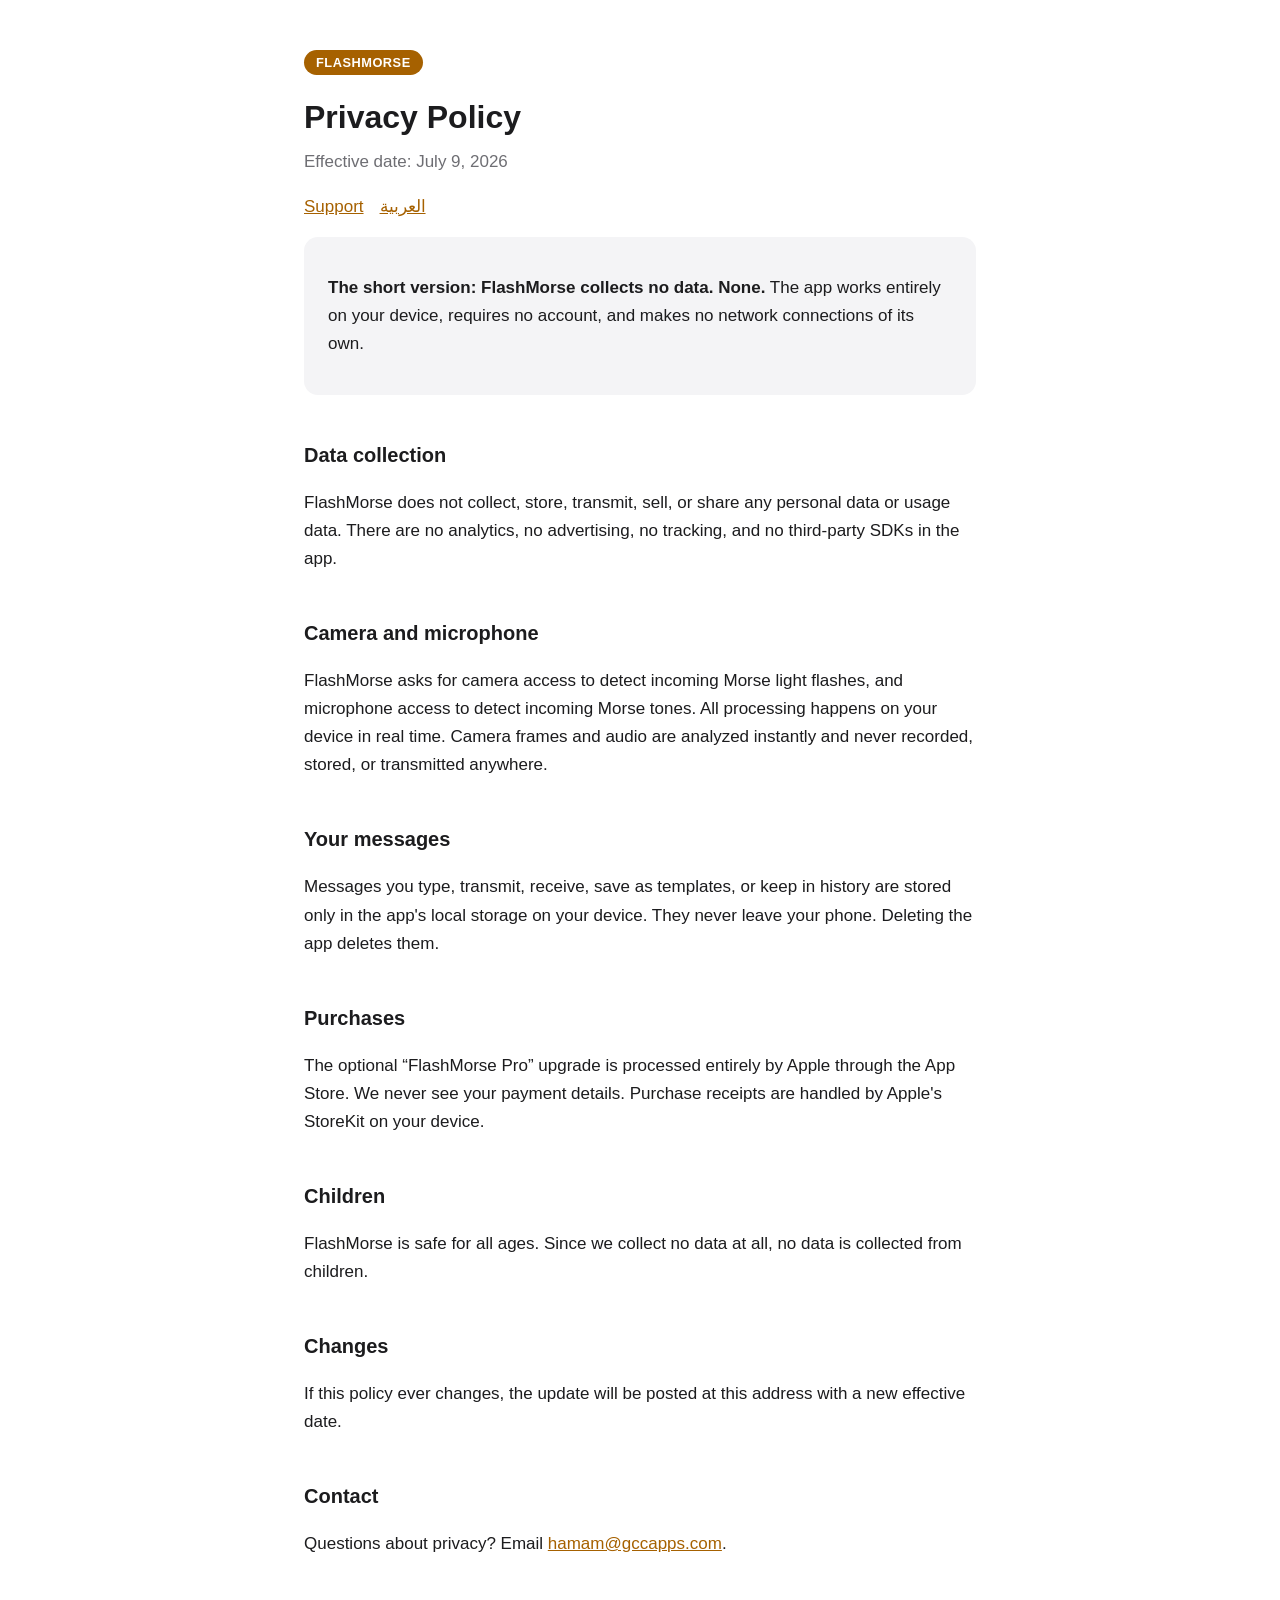
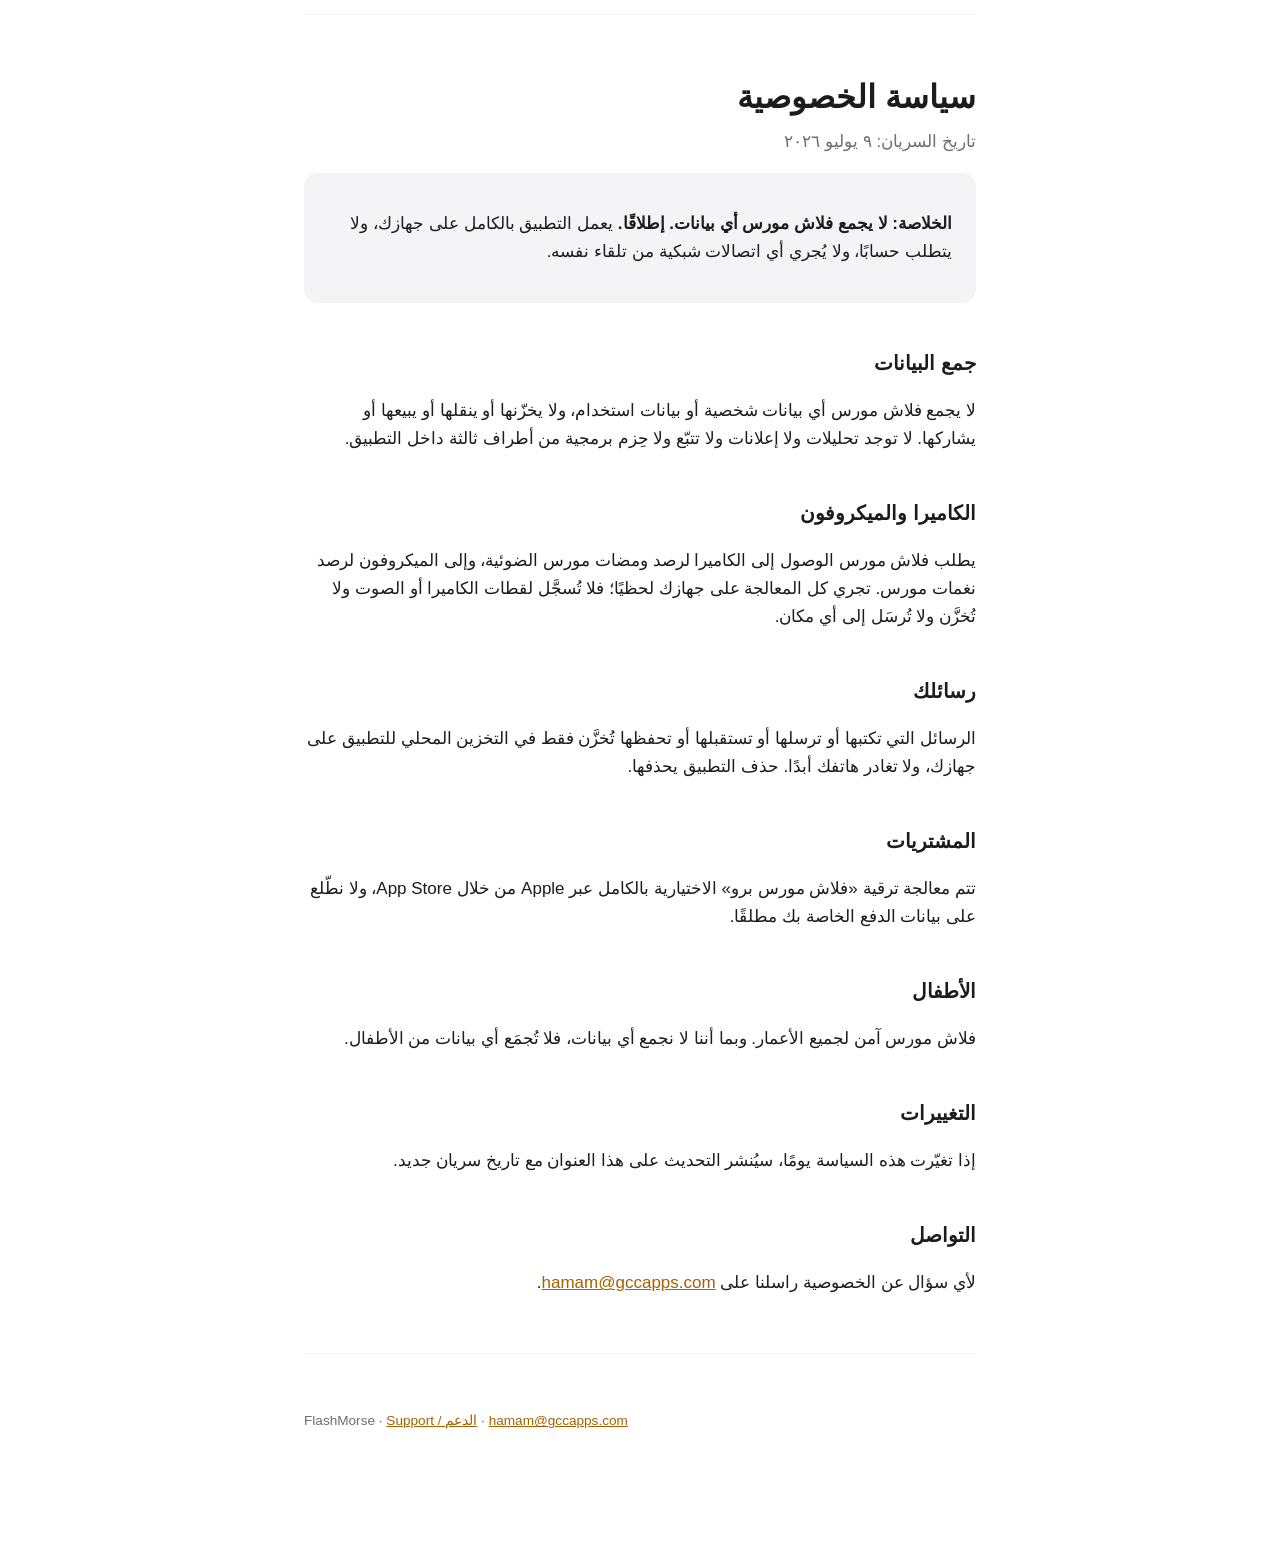
==== privacy.html @ db7fae85 "FlashMorse support site + privacy policy (en/ar) Co-Authored-By: Claude Fable 5 <noreply@anthropic.c" ====
<!DOCTYPE html>
<html lang="en">
<head>
<meta charset="utf-8">
<meta name="viewport" content="width=device-width, initial-scale=1">
<title>FlashMorse — Privacy Policy</title>
<link rel="stylesheet" href="style.css">
</head>
<body>
<main>
  <span class="badge">FLASHMORSE</span>
  <h1>Privacy Policy</h1>
  <p class="tagline">Effective date: July 9, 2026</p>

  <nav><a href="index.html">Support</a><a href="#arabic">العربية</a></nav>

  <div class="card">
    <p><strong>The short version: FlashMorse collects no data. None.</strong> The app works entirely on your device, requires no account, and makes no network connections of its own.</p>
  </div>

  <h2>Data collection</h2>
  <p>FlashMorse does not collect, store, transmit, sell, or share any personal data or usage data. There are no analytics, no advertising, no tracking, and no third-party SDKs in the app.</p>

  <h2>Camera and microphone</h2>
  <p>FlashMorse asks for camera access to detect incoming Morse light flashes, and microphone access to detect incoming Morse tones. All processing happens on your device in real time. Camera frames and audio are analyzed instantly and never recorded, stored, or transmitted anywhere.</p>

  <h2>Your messages</h2>
  <p>Messages you type, transmit, receive, save as templates, or keep in history are stored only in the app's local storage on your device. They never leave your phone. Deleting the app deletes them.</p>

  <h2>Purchases</h2>
  <p>The optional “FlashMorse Pro” upgrade is processed entirely by Apple through the App Store. We never see your payment details. Purchase receipts are handled by Apple's StoreKit on your device.</p>

  <h2>Children</h2>
  <p>FlashMorse is safe for all ages. Since we collect no data at all, no data is collected from children.</p>

  <h2>Changes</h2>
  <p>If this policy ever changes, the update will be posted at this address with a new effective date.</p>

  <h2>Contact</h2>
  <p>Questions about privacy? Email <a href="mailto:hamam@gccapps.com">hamam@gccapps.com</a>.</p>

  <hr>

  <section id="arabic" dir="rtl" lang="ar">
    <h1>سياسة الخصوصية</h1>
    <p class="tagline">تاريخ السريان: ٩ يوليو ٢٠٢٦</p>

    <div class="card">
      <p><strong>الخلاصة: لا يجمع فلاش مورس أي بيانات. إطلاقًا.</strong> يعمل التطبيق بالكامل على جهازك، ولا يتطلب حسابًا، ولا يُجري أي اتصالات شبكية من تلقاء نفسه.</p>
    </div>

    <h2>جمع البيانات</h2>
    <p>لا يجمع فلاش مورس أي بيانات شخصية أو بيانات استخدام، ولا يخزّنها أو ينقلها أو يبيعها أو يشاركها. لا توجد تحليلات ولا إعلانات ولا تتبّع ولا حِزم برمجية من أطراف ثالثة داخل التطبيق.</p>

    <h2>الكاميرا والميكروفون</h2>
    <p>يطلب فلاش مورس الوصول إلى الكاميرا لرصد ومضات مورس الضوئية، وإلى الميكروفون لرصد نغمات مورس. تجري كل المعالجة على جهازك لحظيًا؛ فلا تُسجَّل لقطات الكاميرا أو الصوت ولا تُخزَّن ولا تُرسَل إلى أي مكان.</p>

    <h2>رسائلك</h2>
    <p>الرسائل التي تكتبها أو ترسلها أو تستقبلها أو تحفظها تُخزَّن فقط في التخزين المحلي للتطبيق على جهازك، ولا تغادر هاتفك أبدًا. حذف التطبيق يحذفها.</p>

    <h2>المشتريات</h2>
    <p>تتم معالجة ترقية «فلاش مورس برو» الاختيارية بالكامل عبر Apple من خلال App Store، ولا نطّلع على بيانات الدفع الخاصة بك مطلقًا.</p>

    <h2>الأطفال</h2>
    <p>فلاش مورس آمن لجميع الأعمار. وبما أننا لا نجمع أي بيانات، فلا تُجمَع أي بيانات من الأطفال.</p>

    <h2>التغييرات</h2>
    <p>إذا تغيّرت هذه السياسة يومًا، سيُنشر التحديث على هذا العنوان مع تاريخ سريان جديد.</p>

    <h2>التواصل</h2>
    <p>لأي سؤال عن الخصوصية راسلنا على <a href="mailto:hamam@gccapps.com">hamam@gccapps.com</a>.</p>
  </section>

  <hr>
  <footer>
    <p>FlashMorse · <a href="index.html">Support / الدعم</a> · <a href="mailto:hamam@gccapps.com">hamam@gccapps.com</a></p>
  </footer>
</main>
</body>
</html>
---- style.css ----
:root {
  --bg: #ffffff;
  --panel: #f4f4f6;
  --text: #1c1c1e;
  --muted: #6e6e73;
  --accent: #a66100;
  color-scheme: light dark;
}
@media (prefers-color-scheme: dark) {
  :root {
    --bg: #000000;
    --panel: #1c1c1e;
    --text: #f2f2f7;
    --muted: #98989e;
    --accent: #ffd60a;
  }
}
* { box-sizing: border-box; }
body {
  margin: 0;
  background: var(--bg);
  color: var(--text);
  font: 17px/1.65 -apple-system, BlinkMacSystemFont, "Segoe UI", Roboto, "Noto Sans Arabic", sans-serif;
}
main { max-width: 720px; margin: 0 auto; padding: 48px 24px 96px; }
h1 { font-size: 2rem; margin: 0 0 4px; }
h2 { font-size: 1.25rem; margin-top: 2.2em; }
.tagline { color: var(--muted); margin-top: 0; }
.badge {
  display: inline-block; background: var(--accent); color: var(--bg);
  font-weight: 700; font-size: 0.8rem; border-radius: 999px;
  padding: 2px 12px; margin-bottom: 16px; letter-spacing: 0.04em;
}
.card { background: var(--panel); border-radius: 14px; padding: 20px 24px; margin: 16px 0; }
a { color: var(--accent); }
.morse { color: var(--accent); font-family: ui-monospace, monospace; font-weight: 700; letter-spacing: 0.1em; }
[dir="rtl"] { text-align: right; }
hr { border: none; border-top: 1px solid var(--panel); margin: 56px 0; }
footer { color: var(--muted); font-size: 0.85rem; }
nav a { margin-inline-end: 16px; }
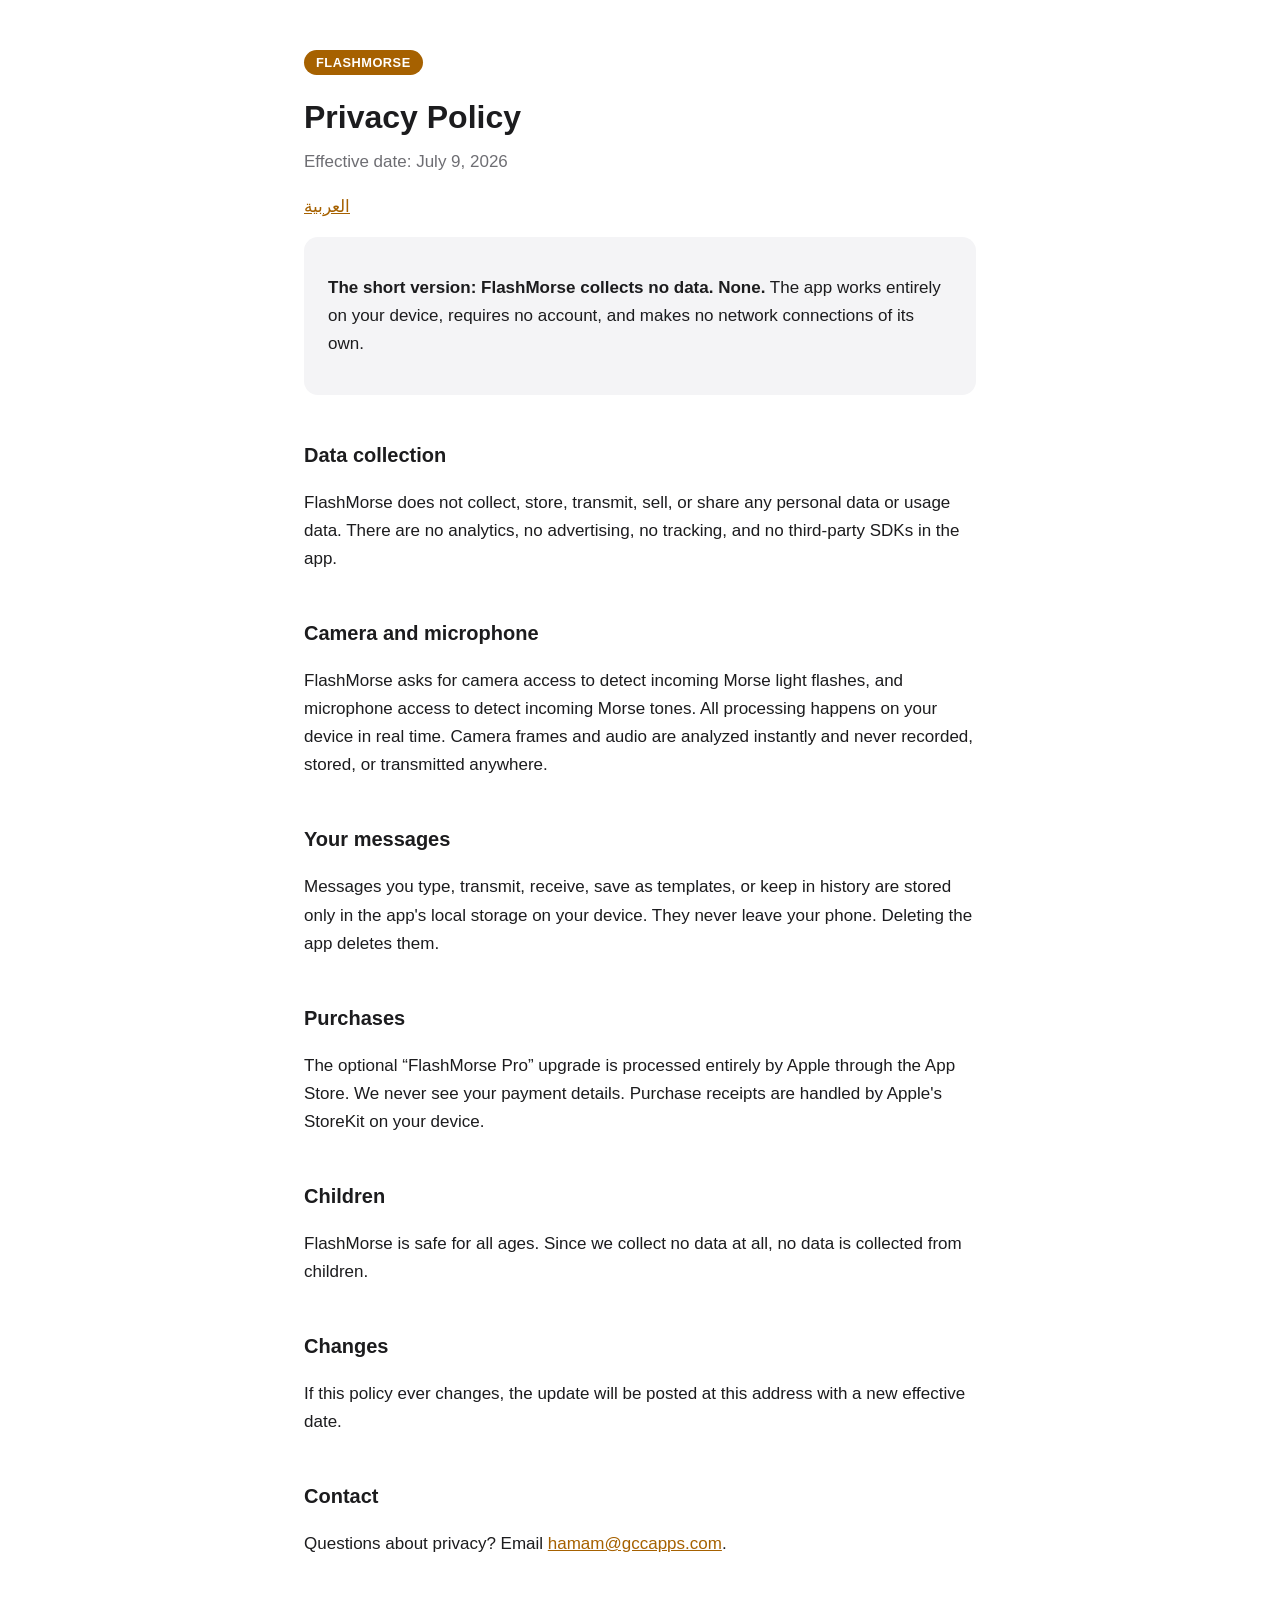
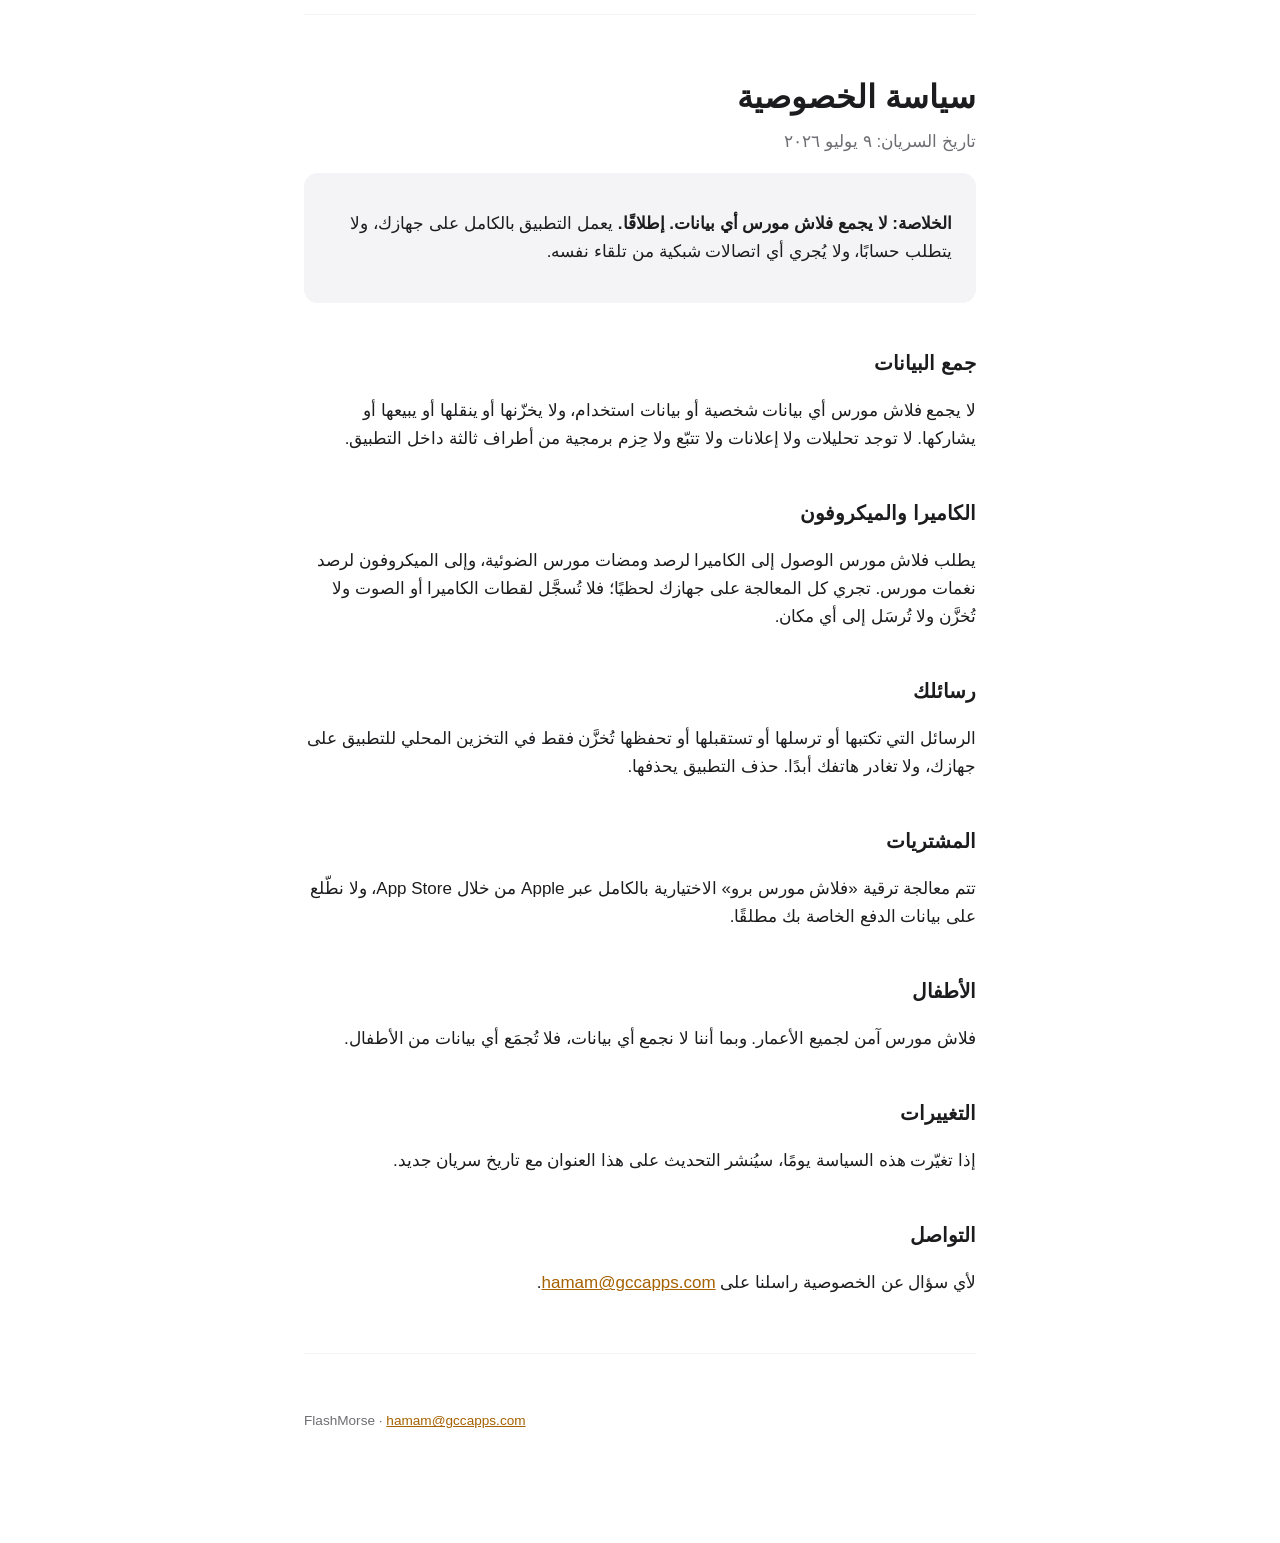
==== commit 82e0018b: "remove support page; site serves the privacy policy only Co-Authored-By: Claude Fable 5 <noreply@ant" ====
--- a/privacy.html
+++ b/privacy.html
@@ -12,7 +12,7 @@
   <h1>Privacy Policy</h1>
   <p class="tagline">Effective date: July 9, 2026</p>
 
-  <nav><a href="index.html">Support</a><a href="#arabic">العربية</a></nav>
+  <nav><a href="#arabic">العربية</a></nav>
 
   <div class="card">
     <p><strong>The short version: FlashMorse collects no data. None.</strong> The app works entirely on your device, requires no account, and makes no network connections of its own.</p>
@@ -73,7 +73,7 @@
 
   <hr>
   <footer>
-    <p>FlashMorse · <a href="index.html">Support / الدعم</a> · <a href="mailto:hamam@gccapps.com">hamam@gccapps.com</a></p>
+    <p>FlashMorse · <a href="mailto:hamam@gccapps.com">hamam@gccapps.com</a></p>
   </footer>
 </main>
 </body>
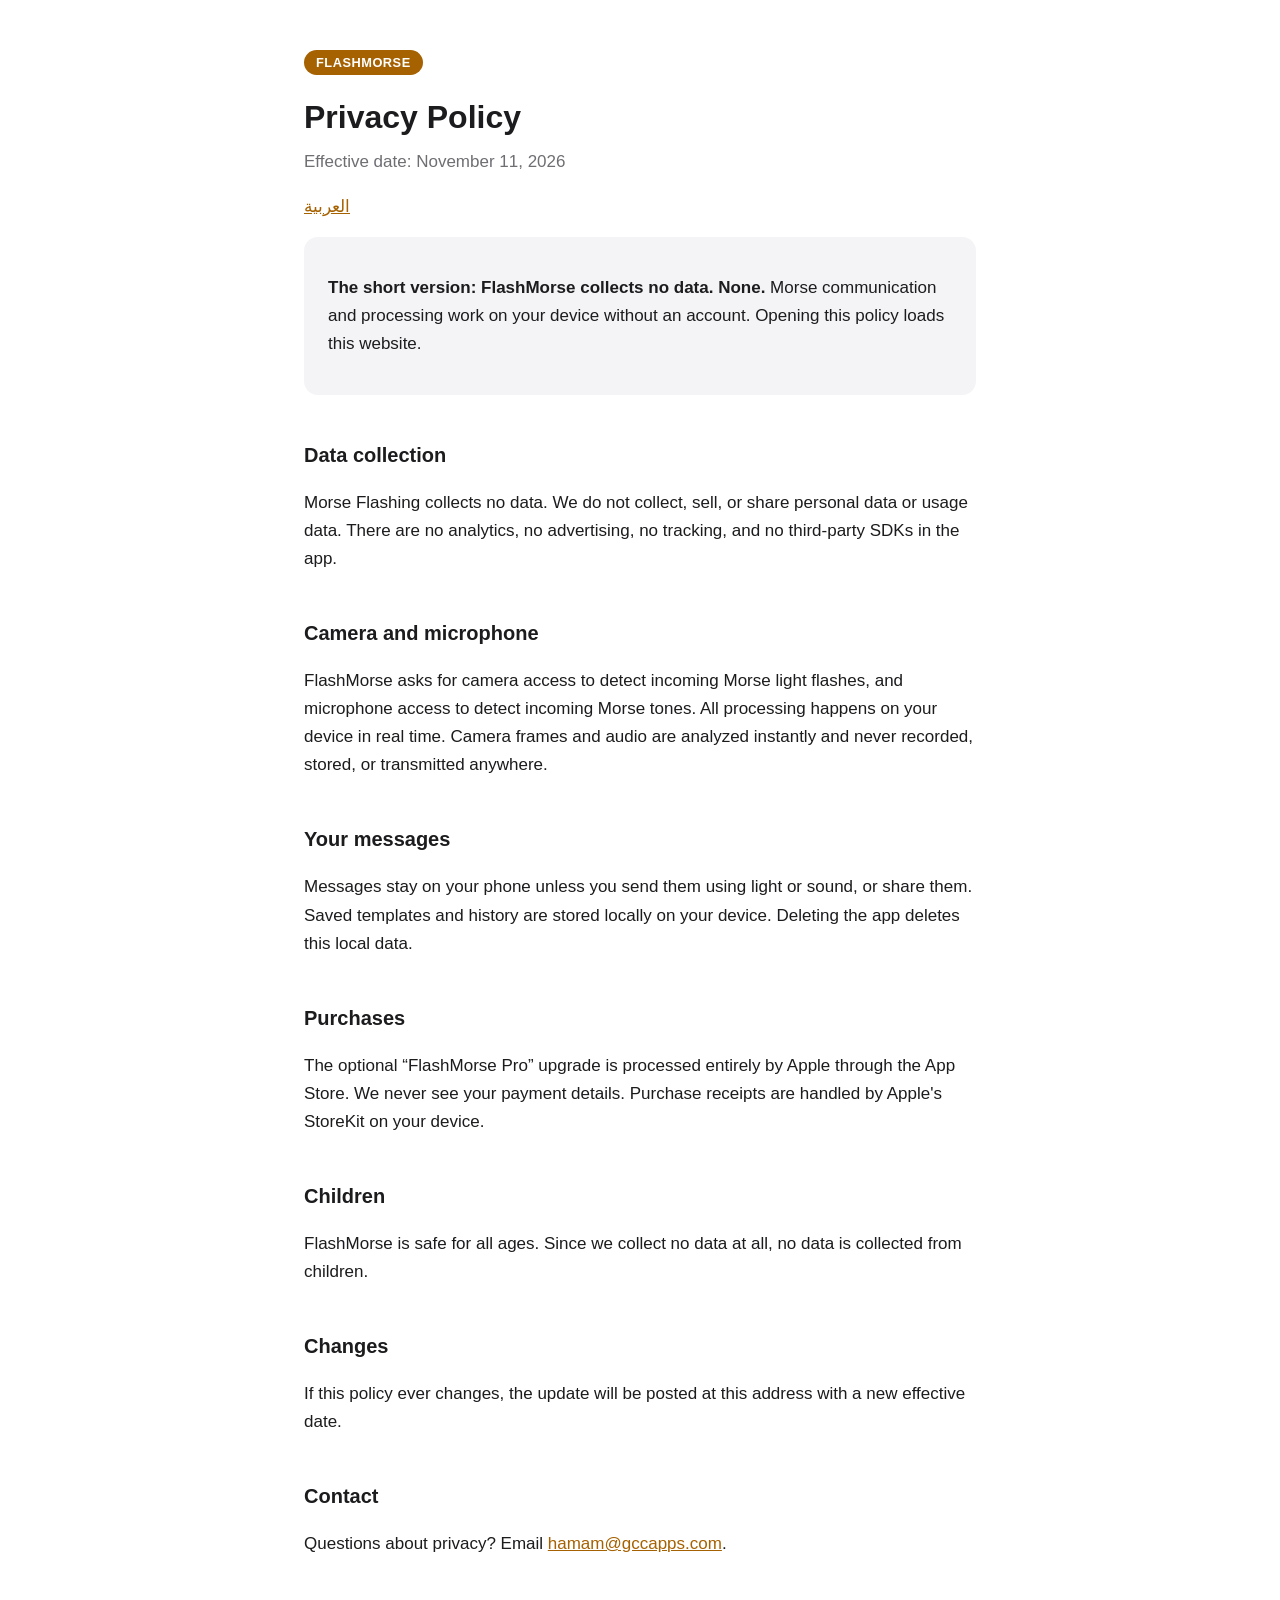
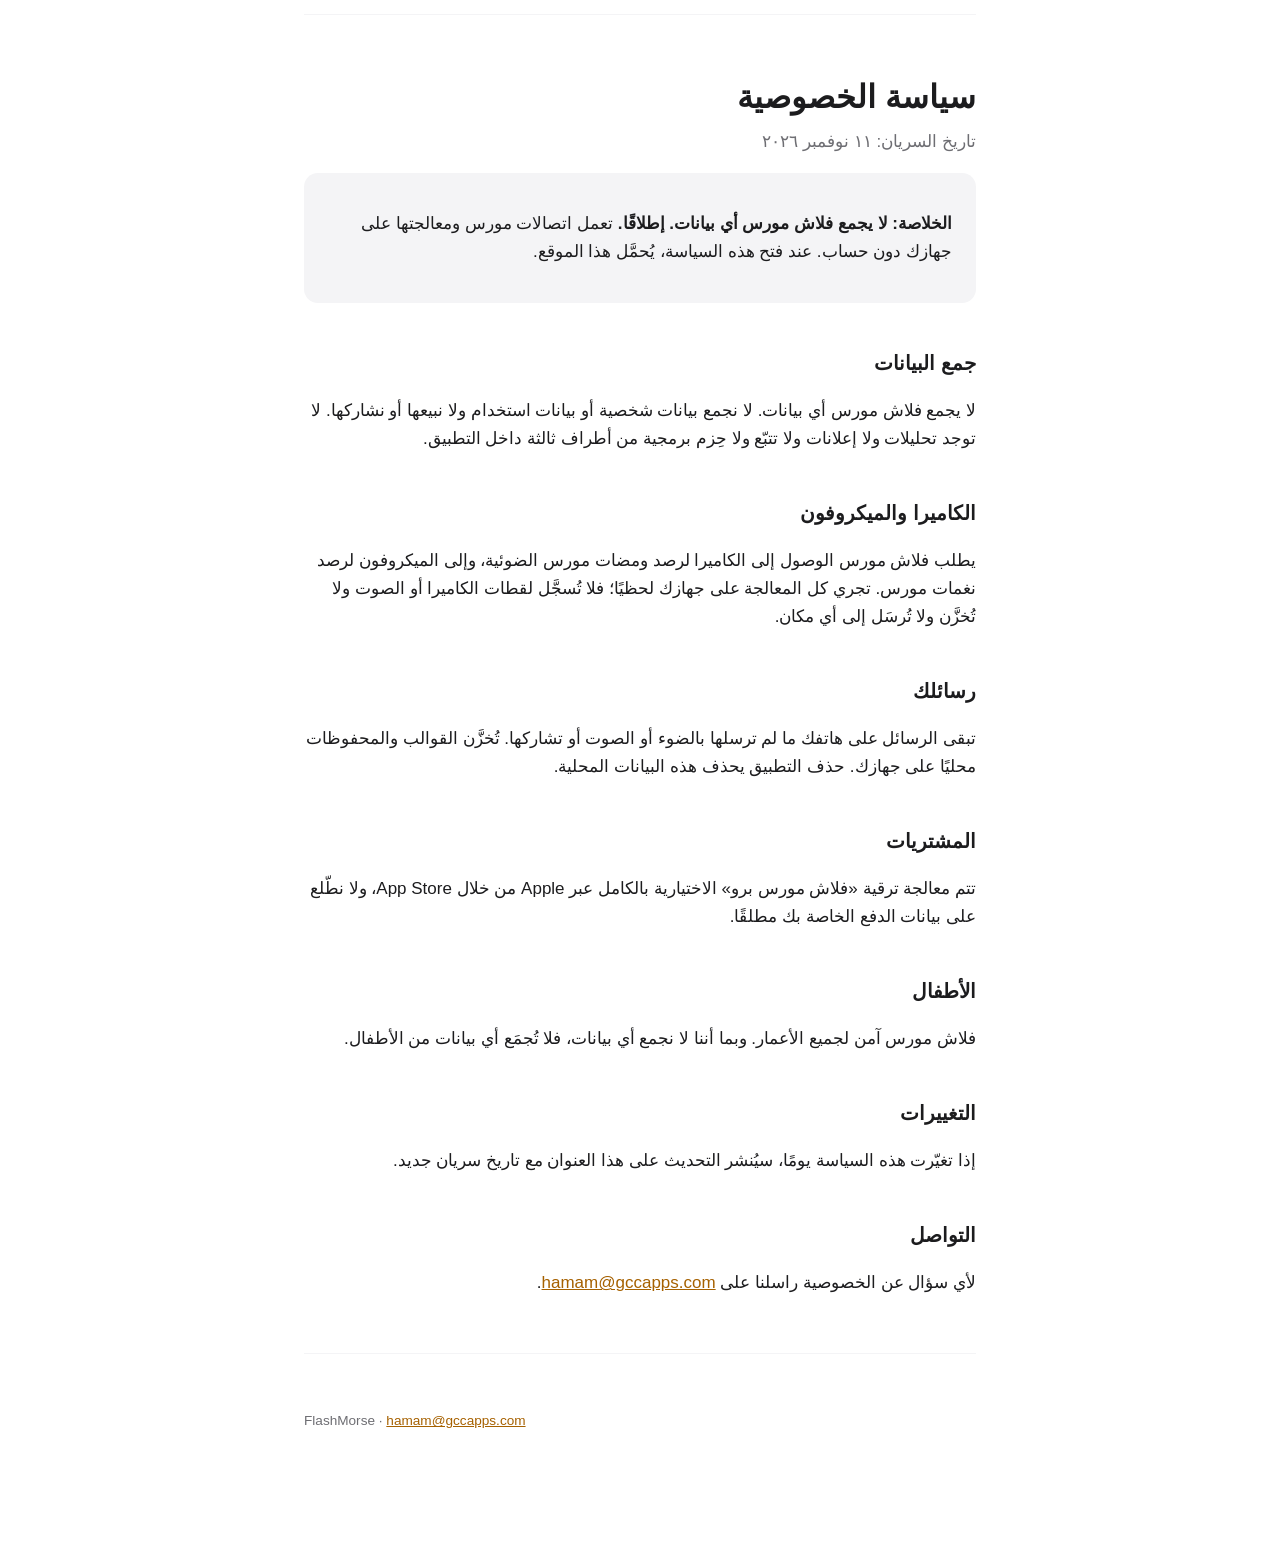
==== commit a5af44f6: "fix: clarify user-directed message transmission Prompt: FM-24" ====
--- a/privacy.html
+++ b/privacy.html
@@ -10,22 +10,22 @@
 <main>
   <span class="badge">FLASHMORSE</span>
   <h1>Privacy Policy</h1>
-  <p class="tagline">Effective date: July 9, 2026</p>
+  <p class="tagline">Effective date: November 11, 2026</p>
 
   <nav><a href="#arabic">العربية</a></nav>
 
   <div class="card">
-    <p><strong>The short version: FlashMorse collects no data. None.</strong> The app works entirely on your device, requires no account, and makes no network connections of its own.</p>
+    <p><strong>The short version: FlashMorse collects no data. None.</strong> Morse communication and processing work on your device without an account. Opening this policy loads this website.</p>
   </div>
 
   <h2>Data collection</h2>
-  <p>FlashMorse does not collect, store, transmit, sell, or share any personal data or usage data. There are no analytics, no advertising, no tracking, and no third-party SDKs in the app.</p>
+  <p>Morse Flashing collects no data. We do not collect, sell, or share personal data or usage data. There are no analytics, no advertising, no tracking, and no third-party SDKs in the app.</p>
 
   <h2>Camera and microphone</h2>
   <p>FlashMorse asks for camera access to detect incoming Morse light flashes, and microphone access to detect incoming Morse tones. All processing happens on your device in real time. Camera frames and audio are analyzed instantly and never recorded, stored, or transmitted anywhere.</p>
 
   <h2>Your messages</h2>
-  <p>Messages you type, transmit, receive, save as templates, or keep in history are stored only in the app's local storage on your device. They never leave your phone. Deleting the app deletes them.</p>
+  <p>Messages stay on your phone unless you send them using light or sound, or share them. Saved templates and history are stored locally on your device. Deleting the app deletes this local data.</p>
 
   <h2>Purchases</h2>
   <p>The optional “FlashMorse Pro” upgrade is processed entirely by Apple through the App Store. We never see your payment details. Purchase receipts are handled by Apple's StoreKit on your device.</p>
@@ -43,20 +43,20 @@
 
   <section id="arabic" dir="rtl" lang="ar">
     <h1>سياسة الخصوصية</h1>
-    <p class="tagline">تاريخ السريان: ٩ يوليو ٢٠٢٦</p>
+    <p class="tagline">تاريخ السريان: ١١ نوفمبر ٢٠٢٦</p>
 
     <div class="card">
-      <p><strong>الخلاصة: لا يجمع فلاش مورس أي بيانات. إطلاقًا.</strong> يعمل التطبيق بالكامل على جهازك، ولا يتطلب حسابًا، ولا يُجري أي اتصالات شبكية من تلقاء نفسه.</p>
+      <p><strong>الخلاصة: لا يجمع فلاش مورس أي بيانات. إطلاقًا.</strong> تعمل اتصالات مورس ومعالجتها على جهازك دون حساب. عند فتح هذه السياسة، يُحمَّل هذا الموقع.</p>
     </div>
 
     <h2>جمع البيانات</h2>
-    <p>لا يجمع فلاش مورس أي بيانات شخصية أو بيانات استخدام، ولا يخزّنها أو ينقلها أو يبيعها أو يشاركها. لا توجد تحليلات ولا إعلانات ولا تتبّع ولا حِزم برمجية من أطراف ثالثة داخل التطبيق.</p>
+    <p>لا يجمع فلاش مورس أي بيانات. لا نجمع بيانات شخصية أو بيانات استخدام ولا نبيعها أو نشاركها. لا توجد تحليلات ولا إعلانات ولا تتبّع ولا حِزم برمجية من أطراف ثالثة داخل التطبيق.</p>
 
     <h2>الكاميرا والميكروفون</h2>
     <p>يطلب فلاش مورس الوصول إلى الكاميرا لرصد ومضات مورس الضوئية، وإلى الميكروفون لرصد نغمات مورس. تجري كل المعالجة على جهازك لحظيًا؛ فلا تُسجَّل لقطات الكاميرا أو الصوت ولا تُخزَّن ولا تُرسَل إلى أي مكان.</p>
 
     <h2>رسائلك</h2>
-    <p>الرسائل التي تكتبها أو ترسلها أو تستقبلها أو تحفظها تُخزَّن فقط في التخزين المحلي للتطبيق على جهازك، ولا تغادر هاتفك أبدًا. حذف التطبيق يحذفها.</p>
+    <p>تبقى الرسائل على هاتفك ما لم ترسلها بالضوء أو الصوت أو تشاركها. تُخزَّن القوالب والمحفوظات محليًا على جهازك. حذف التطبيق يحذف هذه البيانات المحلية.</p>
 
     <h2>المشتريات</h2>
     <p>تتم معالجة ترقية «فلاش مورس برو» الاختيارية بالكامل عبر Apple من خلال App Store، ولا نطّلع على بيانات الدفع الخاصة بك مطلقًا.</p>
